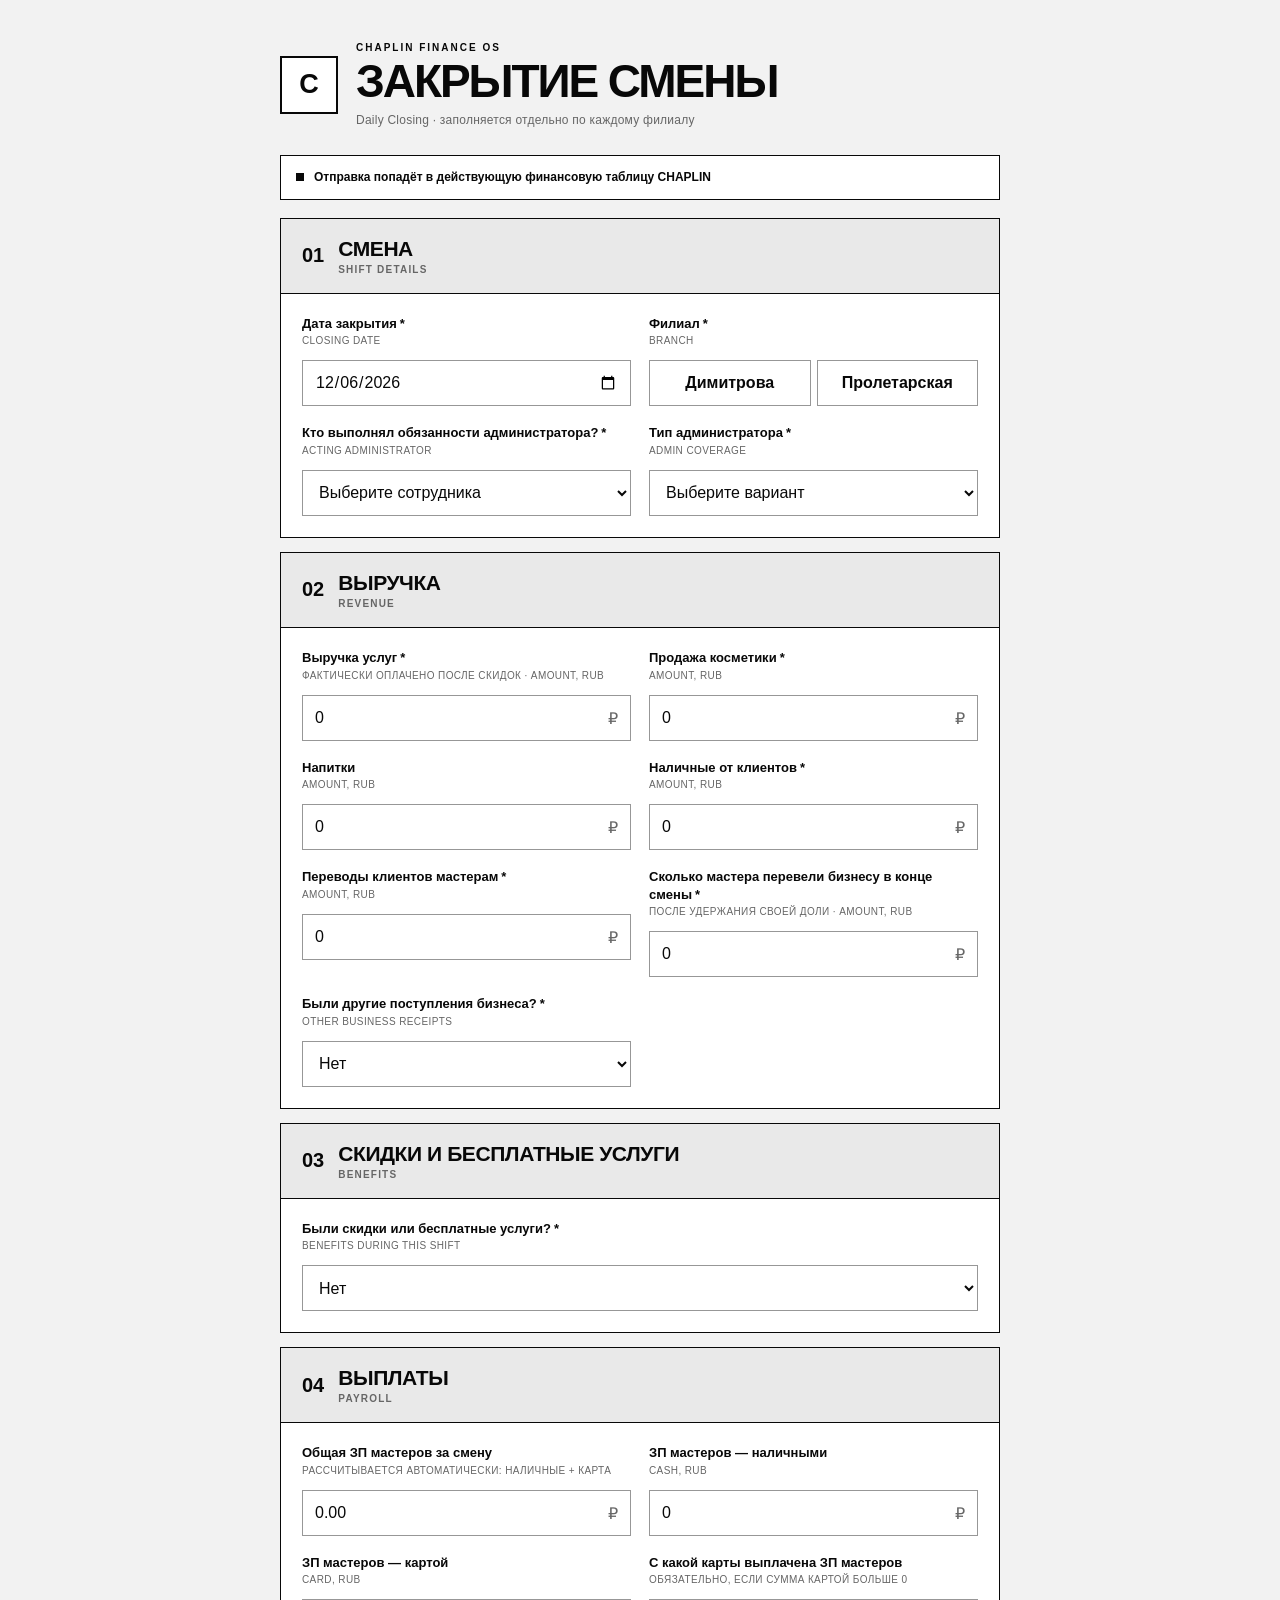
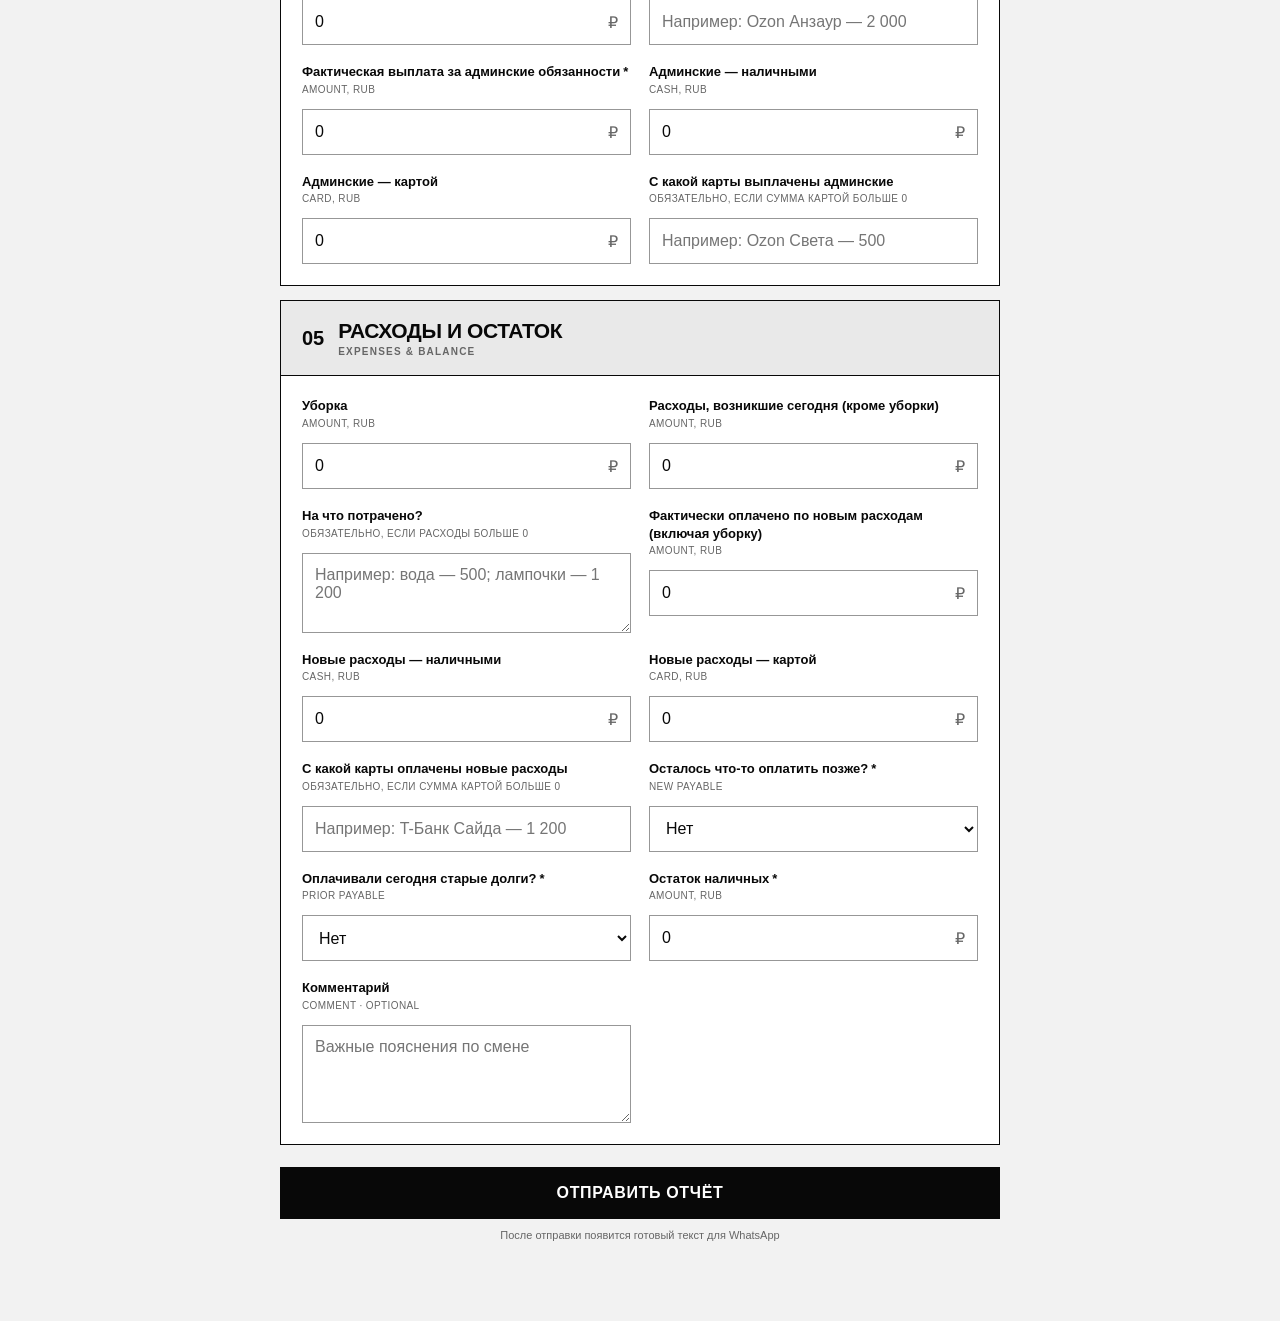
==== index.html @ 51378f69 "Обновить надежную версию формы" ====
<!doctype html>
<html lang="ru">
  <head>
    <meta charset="UTF-8" />
    <meta name="viewport" content="width=device-width, initial-scale=1" />
    <meta name="theme-color" content="#080808" />
    <meta name="description" content="CHAPLIN Finance OS — закрытие смены" />
    <title>CHAPLIN — Закрытие смены</title>
    <link rel="icon" href="favicon.svg" type="image/svg+xml" />
    <link rel="stylesheet" href="styles.css?v=2" />
  </head>
  <body>
    <main class="shell" id="form-screen">
      <header class="brand">
        <div class="monogram">C</div>
        <div>
          <p class="eyebrow">CHAPLIN FINANCE OS</p>
          <h1>Закрытие смены</h1>
          <p class="subtitle">Daily Closing · заполняется отдельно по каждому филиалу</p>
        </div>
      </header>

      <div class="notice">
        <span class="notice-dot"></span>
        Отправка попадёт в действующую финансовую таблицу CHAPLIN
      </div>

      <form id="closing-form">
        <section class="form-section">
          <div class="section-heading">
            <span>01</span>
            <div><h2>Смена</h2><p>Shift details</p></div>
          </div>
          <div class="field-grid">
            <label class="field">
              <span class="field-label">Дата закрытия<b>*</b></span>
              <span class="field-english">Closing date</span>
              <input id="closing-date" type="date" required />
            </label>

            <div class="field">
              <span class="field-label">Филиал<b>*</b></span>
              <span class="field-english">Branch</span>
              <div class="segmented" id="branch-options">
                <button type="button" data-value="Димитрова">Димитрова</button>
                <button type="button" data-value="Пролетарская">Пролетарская</button>
              </div>
              <input id="branch" class="hidden-required" required tabindex="-1" />
            </div>

            <label class="field">
              <span class="field-label">Кто выполнял обязанности администратора?<b>*</b></span>
              <span class="field-english">Acting administrator</span>
              <select id="administrator" required>
                <option value="">Выберите сотрудника</option>
                <option>Александр</option>
                <option>Бэлла</option>
                <option>Валерия</option>
                <option>Вероника</option>
                <option>Виталий</option>
                <option>Денис</option>
                <option>Дмитрий</option>
                <option>Мартин</option>
                <option>Олег</option>
                <option>Ольга</option>
                <option>Полина</option>
                <option>Светлана</option>
                <option>Другой</option>
              </select>
              <input id="other-administrator" class="follow-up-input is-hidden" type="text" placeholder="Укажите имя сотрудника" />
            </label>

            <label class="field">
              <span class="field-label">Тип администратора<b>*</b></span>
              <span class="field-english">Admin coverage</span>
              <select id="admin-type" required>
                <option value="">Выберите вариант</option>
                <option>Штатный администратор</option>
                <option>Барбер на подмене</option>
              </select>
            </label>
          </div>
        </section>

        <section class="form-section">
          <div class="section-heading">
            <span>02</span>
            <div><h2>Выручка</h2><p>Revenue</p></div>
          </div>
          <div class="field-grid">
            <label class="field amount-field"><span class="field-label">Выручка услуг<b>*</b></span><span class="field-english">Фактически оплачено после скидок · Amount, RUB</span><span class="amount-wrap"><input id="services" type="number" min="0" step="0.01" value="0" required /><i>₽</i></span></label>
            <label class="field amount-field"><span class="field-label">Продажа косметики<b>*</b></span><span class="field-english">Amount, RUB</span><span class="amount-wrap"><input id="retail" type="number" min="0" step="0.01" value="0" required /><i>₽</i></span></label>
            <label class="field amount-field"><span class="field-label">Напитки</span><span class="field-english">Amount, RUB</span><span class="amount-wrap"><input id="beverages" type="number" min="0" step="0.01" value="0" /><i>₽</i></span></label>
            <input id="tips" type="hidden" value="0" />
            <label class="field amount-field"><span class="field-label">Наличные от клиентов<b>*</b></span><span class="field-english">Amount, RUB</span><span class="amount-wrap"><input id="cash" type="number" min="0" step="0.01" value="0" required /><i>₽</i></span></label>
            <label class="field amount-field"><span class="field-label">Переводы клиентов мастерам<b>*</b></span><span class="field-english">Amount, RUB</span><span class="amount-wrap"><input id="client-transfers" type="number" min="0" step="0.01" value="0" required /><i>₽</i></span></label>
            <label class="field amount-field"><span class="field-label">Сколько мастера перевели бизнесу в конце смены<b>*</b></span><span class="field-english">После удержания своей доли · Amount, RUB</span><span class="amount-wrap"><input id="total-transferred" type="number" min="0" step="0.01" value="0" required /><i>₽</i></span></label>

            <div class="field is-hidden" id="business-cards-field">
              <span class="field-label">На какие карты бизнеса перевели?<b>*</b></span>
              <span class="field-english">Collection accounts</span>
              <div class="chips" id="cards">
                <button class="chip" type="button" data-value="Ozon Света"><span>+</span>Ozon Света</button>
                <button class="chip" type="button" data-value="Ozon Тамара"><span>+</span>Ozon Тамара</button>
                <button class="chip" type="button" data-value="T-Банк Сайда"><span>+</span>T-Банк Сайда</button>
                <button class="chip" type="button" data-value="Ozon Вероника"><span>+</span>Ozon Вероника</button>
                <button class="chip" type="button" data-value="Ozon Анзаур"><span>+</span>Ozon Анзаур</button>
                <button class="chip" type="button" data-value="Другая карта / Other account"><span>+</span>Другая карта / Other account</button>
              </div>
              <p id="cards-hint" class="field-hint is-hidden">Выберите минимум одну карту</p>
            </div>

            <label class="field is-hidden" id="card-split-field">
              <span class="field-label">Разбивка: карта — сумма — назначение<b>*</b></span>
              <span class="field-english">Card split &amp; purpose</span>
              <input id="card-split" type="text" placeholder="Например: Ozon Света — 8 500 — свет" />
            </label>
            <input id="tips-transfer" type="hidden" value="0" />
            <label class="field">
              <span class="field-label">Были другие поступления бизнеса?<b>*</b></span>
              <span class="field-english">Other business receipts</span>
              <select id="other-receipts-answer" required><option>Нет</option><option>Да</option></select>
            </label>
            <label class="field amount-field is-hidden" id="other-receipts-field"><span class="field-label">Сумма других поступлений<b>*</b></span><span class="field-english">Amount, RUB</span><span class="amount-wrap"><input id="other-receipts" type="number" min="0.01" step="0.01" value="0" /><i>₽</i></span></label>
          </div>
        </section>

        <section class="form-section">
          <div class="section-heading">
            <span>03</span>
            <div><h2>Скидки и бесплатные услуги</h2><p>Benefits</p></div>
          </div>
          <div class="field-grid">
            <label class="field full-width">
              <span class="field-label">Были скидки или бесплатные услуги?<b>*</b></span>
              <span class="field-english">Benefits during this shift</span>
              <select id="benefits-answer" required>
                <option>Нет</option>
                <option>Да</option>
              </select>
            </label>

            <div id="benefits-panel" class="benefits-panel is-hidden">
              <div class="notice benefit-rule">
                Выручка услуг выше указывается по фактической оплате. Скидка 40% считается автоматически, бесплатный визит — 0 ₽.
              </div>
              <div id="benefits-list" class="benefits-list"></div>
              <button id="add-benefit" class="secondary-button add-benefit-button" type="button">Добавить ещё клиента</button>
            </div>
          </div>
        </section>

        <section class="form-section">
          <div class="section-heading">
            <span>04</span>
            <div><h2>Выплаты</h2><p>Payroll</p></div>
          </div>
          <div class="field-grid">
            <label class="field amount-field"><span class="field-label">Общая ЗП мастеров за смену</span><span class="field-english">Рассчитывается автоматически: наличные + карта</span><span class="amount-wrap"><input id="barber-payroll" type="number" min="0" step="0.01" value="0" readonly /><i>₽</i></span></label>
            <label class="field amount-field"><span class="field-label">ЗП мастеров — наличными</span><span class="field-english">Cash, RUB</span><span class="amount-wrap"><input id="barber-payroll-cash" type="number" min="0" step="0.01" value="0" /><i>₽</i></span></label>
            <label class="field amount-field"><span class="field-label">ЗП мастеров — картой</span><span class="field-english">Card, RUB</span><span class="amount-wrap"><input id="barber-payroll-card" type="number" min="0" step="0.01" value="0" /><i>₽</i></span></label>
            <label class="field"><span class="field-label">С какой карты выплачена ЗП мастеров<b id="barber-payroll-card-details-required" class="is-hidden">*</b></span><span class="field-english">Обязательно, если сумма картой больше 0</span><input id="barber-payroll-card-details" type="text" placeholder="Например: Ozon Анзаур — 2 000" /></label>

            <label class="field amount-field"><span class="field-label">Фактическая выплата за админские обязанности<b>*</b></span><span class="field-english">Amount, RUB</span><span class="amount-wrap"><input id="admin-payment" type="number" min="0" step="0.01" value="0" required /><i>₽</i></span></label>
            <label class="field amount-field"><span class="field-label">Админские — наличными</span><span class="field-english">Cash, RUB</span><span class="amount-wrap"><input id="admin-payment-cash" type="number" min="0" step="0.01" value="0" /><i>₽</i></span></label>
            <label class="field amount-field"><span class="field-label">Админские — картой</span><span class="field-english">Card, RUB</span><span class="amount-wrap"><input id="admin-payment-card" type="number" min="0" step="0.01" value="0" /><i>₽</i></span></label>
            <label class="field"><span class="field-label">С какой карты выплачены админские<b id="admin-payment-card-details-required" class="is-hidden">*</b></span><span class="field-english">Обязательно, если сумма картой больше 0</span><input id="admin-payment-card-details" type="text" placeholder="Например: Ozon Света — 500" /></label>

            <label id="manager-field" class="field amount-field manager-source-field is-hidden"><span class="field-label">Доплата Светлане как управляющей<b>*</b></span><span class="field-english">Amount, RUB</span><span class="amount-wrap"><input id="manager-payment" type="number" min="0" step="0.01" value="0" /><i>₽</i></span></label>
            <label class="field amount-field manager-source-field is-hidden"><span class="field-label">Светлане — наличными</span><span class="field-english">Cash, RUB</span><span class="amount-wrap"><input id="manager-payment-cash" type="number" min="0" step="0.01" value="0" /><i>₽</i></span></label>
            <label class="field amount-field manager-source-field is-hidden"><span class="field-label">Светлане — картой</span><span class="field-english">Card, RUB</span><span class="amount-wrap"><input id="manager-payment-card" type="number" min="0" step="0.01" value="0" /><i>₽</i></span></label>
            <label class="field manager-source-field is-hidden"><span class="field-label">С какой карты выплачено Светлане<b id="manager-payment-card-details-required" class="is-hidden">*</b></span><span class="field-english">Обязательно, если сумма картой больше 0</span><input id="manager-payment-card-details" type="text" placeholder="Например: Ozon Анзаур — 1 500" /></label>
          </div>
        </section>

        <section class="form-section">
          <div class="section-heading">
            <span>05</span>
            <div><h2>Расходы и остаток</h2><p>Expenses &amp; balance</p></div>
          </div>
          <div class="field-grid">
            <label class="field amount-field"><span class="field-label">Уборка</span><span class="field-english">Amount, RUB</span><span class="amount-wrap"><input id="cleaning" type="number" min="0" step="0.01" value="0" /><i>₽</i></span></label>
            <label class="field amount-field"><span class="field-label">Расходы, возникшие сегодня (кроме уборки)</span><span class="field-english">Amount, RUB</span><span class="amount-wrap"><input id="expenses-incurred" type="number" min="0" step="0.01" value="0" /><i>₽</i></span></label>
            <label class="field">
              <span class="field-label">На что потрачено?<b id="expense-details-required" class="is-hidden">*</b></span>
              <span class="field-english">Обязательно, если расходы больше 0</span>
              <textarea id="expense-details" rows="3" placeholder="Например: вода — 500; лампочки — 1 200"></textarea>
            </label>
            <label class="field amount-field"><span class="field-label">Фактически оплачено по новым расходам (включая уборку)</span><span class="field-english">Amount, RUB</span><span class="amount-wrap"><input id="new-expenses-paid" type="number" min="0" step="0.01" value="0" /><i>₽</i></span></label>
            <label class="field amount-field"><span class="field-label">Новые расходы — наличными</span><span class="field-english">Cash, RUB</span><span class="amount-wrap"><input id="new-expenses-cash" type="number" min="0" step="0.01" value="0" /><i>₽</i></span></label>
            <label class="field amount-field"><span class="field-label">Новые расходы — картой</span><span class="field-english">Card, RUB</span><span class="amount-wrap"><input id="new-expenses-card" type="number" min="0" step="0.01" value="0" /><i>₽</i></span></label>
            <label class="field"><span class="field-label">С какой карты оплачены новые расходы<b id="new-expenses-card-details-required" class="is-hidden">*</b></span><span class="field-english">Обязательно, если сумма картой больше 0</span><input id="new-expenses-card-details" type="text" placeholder="Например: T-Банк Сайда — 1 200" /></label>
            <label class="field">
              <span class="field-label">Осталось что-то оплатить позже?<b>*</b></span>
              <span class="field-english">New payable</span>
              <select id="new-payable-answer" required><option>Нет</option><option>Да</option></select>
            </label>
            <label class="field amount-field new-payable-field is-hidden"><span class="field-label">Сумма к оплате позже<b>*</b></span><span class="field-english">Amount, RUB</span><span class="amount-wrap"><input id="new-payable" type="number" min="0.01" step="0.01" value="0" /><i>₽</i></span></label>
            <label class="field new-payable-field is-hidden">
              <span class="field-label">Кому и за что должны<b id="payable-details-required" class="is-hidden">*</b></span>
              <span class="field-english">Обязательно, если осталось оплатить позже</span>
              <textarea id="payable-details" rows="3"></textarea>
            </label>
            <label class="field">
              <span class="field-label">Оплачивали сегодня старые долги?<b>*</b></span>
              <span class="field-english">Prior payable</span>
              <select id="prior-payable-answer" required><option>Нет</option><option>Да</option></select>
            </label>
            <label class="field amount-field prior-payable-field is-hidden"><span class="field-label">Сумма оплаты старого долга<b>*</b></span><span class="field-english">Amount, RUB</span><span class="amount-wrap"><input id="prior-payable-paid" type="number" min="0.01" step="0.01" value="0" /><i>₽</i></span></label>
            <label class="field prior-payable-field is-hidden">
              <span class="field-label">Кому и за какой старый долг заплатили?<b id="prior-payable-details-required" class="is-hidden">*</b></span>
              <span class="field-english">Обязательно, если оплачено больше 0</span>
              <textarea id="prior-payable-details" rows="3"></textarea>
            </label>

            <label class="field prior-payable-field is-hidden">
              <span class="field-label">Источник оплаты старого долга<b>*</b></span>
              <span class="field-english">Payment source</span>
              <select id="prior-payable-source">
                <option>Не было</option>
                <option>Наличные</option>
                <option>Ozon Света</option>
                <option>Ozon Анзаур</option>
                <option>Ozon Тамара</option>
                <option>T-Банк Сайда</option>
                <option>Ozon Вероника</option>
                <option>Другая карта</option>
              </select>
            </label>
            <label class="field amount-field"><span class="field-label">Остаток наличных<b>*</b></span><span class="field-english">Amount, RUB</span><span class="amount-wrap"><input id="cash-balance" type="number" min="0" step="0.01" value="0" required /><i>₽</i></span></label>

            <label class="field">
              <span class="field-label">Комментарий</span>
              <span class="field-english">Comment · optional</span>
              <textarea id="comment" rows="4" placeholder="Важные пояснения по смене"></textarea>
            </label>
            <input id="email" type="hidden" value="" />
          </div>
        </section>

        <div id="error-message" class="error-message is-hidden">Отчёт не сохранился. Проверьте интернет и попробуйте ещё раз.</div>
        <button id="submit-button" class="primary-button submit-button" type="submit">Отправить отчёт</button>
        <p class="submit-note">После отправки появится готовый текст для WhatsApp</p>
      </form>
    </main>

    <main class="shell success-shell is-hidden" id="success-screen">
      <header class="brand compact">
        <div class="monogram">C</div>
        <div><p class="eyebrow">CHAPLIN FINANCE OS</p><h1>Отчёт отправлен</h1></div>
        <div class="success-mark" aria-label="Успешно">✓</div>
      </header>
      <section class="success-card">
        <div class="success-title"><span class="status-dot"></span>Данные проверены и отправлены</div>
        <p>Форма проверила обязательные поля и суммы. Ниже — готовый текст для группы WhatsApp.</p>
        <pre class="report-preview" id="report-preview"></pre>
        <button class="primary-button" id="copy-button" type="button">Скопировать отчёт</button>
        <button class="secondary-button" id="reset-button" type="button">Заполнить новый отчёт</button>
      </section>
    </main>

    <iframe id="google-form-target" name="google-form-target" title="Отправка формы"></iframe>
    <script src="app.js?v=18"></script>
  </body>
</html>
---- styles.css ----
:root {
  --ink: #080808;
  --muted: #666;
  --line: #cfcfcf;
  --paper: #f2f2f2;
  --card: #fff;
  --soft: #e9e9e9;
  --red: #9a1d1d;
}

* { box-sizing: border-box; }
html { background: var(--paper); color: var(--ink); }
body { margin: 0; min-height: 100vh; background: var(--paper); font-family: Arial, Helvetica, sans-serif; }
button, input, select, textarea { font: inherit; }
button { -webkit-tap-highlight-color: transparent; }
.is-hidden { display: none !important; }

.shell { width: min(100%, 760px); margin: 0 auto; padding: 42px 20px 80px; }
.brand { display: grid; grid-template-columns: 58px 1fr; gap: 18px; align-items: center; margin-bottom: 28px; }
.brand.compact { grid-template-columns: 58px 1fr auto; }
.monogram { display: grid; width: 58px; height: 58px; place-items: center; border: 2px solid var(--ink); background: var(--card); font-size: 27px; font-weight: 900; line-height: 1; }
.eyebrow { margin: 0 0 6px; color: var(--ink); font-size: 10px; font-weight: 900; letter-spacing: .2em; }
h1 { margin: 0; font-size: clamp(30px, 7vw, 46px); font-weight: 900; letter-spacing: -.045em; line-height: .98; text-transform: uppercase; }
.subtitle { margin: 9px 0 0; color: var(--muted); font-size: 12px; letter-spacing: .02em; }

.notice { display: flex; gap: 10px; align-items: center; margin-bottom: 18px; padding: 13px 15px; border: 1px solid var(--ink); background: var(--card); color: var(--ink); font-size: 12px; font-weight: 700; line-height: 1.4; }
.notice-dot, .status-dot { flex: 0 0 auto; width: 8px; height: 8px; background: var(--ink); }
.form-section, .success-card { margin-bottom: 14px; overflow: hidden; border: 1px solid var(--ink); background: var(--card); }
.section-heading { display: flex; gap: 14px; align-items: center; padding: 18px 21px; border-bottom: 1px solid var(--ink); background: var(--soft); }
.section-heading > span { color: var(--ink); font-size: 20px; font-weight: 900; }
.section-heading h2 { margin: 0; font-size: 21px; font-weight: 900; letter-spacing: -.02em; text-transform: uppercase; }
.section-heading p { margin: 3px 0 0; color: var(--muted); font-size: 10px; font-weight: 700; letter-spacing: .12em; text-transform: uppercase; }
.field-grid { display: grid; grid-template-columns: repeat(2, minmax(0, 1fr)); gap: 18px; padding: 21px; }
.field { display: flex; min-width: 0; flex-direction: column; }
.field-label { font-size: 13px; font-weight: 800; line-height: 1.35; }
.field-label b { margin-left: 3px; color: var(--ink); }
.field-english { min-height: 18px; margin: 3px 0 7px; color: var(--muted); font-size: 10px; letter-spacing: .04em; text-transform: uppercase; }

input, select, textarea { width: 100%; border: 1px solid #979797; border-radius: 0; outline: none; background: #fff; color: var(--ink); transition: border-color .12s, box-shadow .12s; }
input, select { height: 46px; padding: 0 12px; }
textarea { padding: 12px; resize: vertical; }
input:focus, select:focus, textarea:focus { border-color: var(--ink); box-shadow: 0 0 0 2px var(--ink); }
.follow-up-input { margin-top: 8px; }
.amount-wrap { position: relative; }
.amount-wrap input { padding-right: 38px; }
.amount-wrap i { position: absolute; top: 50%; right: 13px; color: var(--muted); font-style: normal; transform: translateY(-50%); }
.segmented { display: grid; grid-template-columns: repeat(2, minmax(0, 1fr)); gap: 6px; }
.segmented button, .chip { min-height: 46px; border: 1px solid #979797; border-radius: 0; background: #fff; color: var(--ink); cursor: pointer; font-weight: 700; }
.segmented button.selected, .chip.selected { border-color: var(--ink); background: var(--ink); color: #fff; }
.hidden-required { position: absolute; width: 1px; height: 1px; opacity: 0; pointer-events: none; }
.chips { display: flex; flex-wrap: wrap; gap: 6px; }
.chip { display: flex; gap: 7px; align-items: center; min-height: 38px; padding: 7px 10px; font-size: 12px; }
.chip span { color: currentColor; font-weight: 900; }
.field-hint { margin: 7px 0 0; color: var(--red); font-size: 11px; }

.full-width { grid-column: 1 / -1; }
.benefits-panel { grid-column: 1 / -1; }
.benefit-rule { margin-bottom: 0; }
.benefits-list { display: grid; gap: 12px; margin-top: 12px; }
.benefit-card { border: 1px solid var(--ink); background: var(--paper); }
.benefit-card-header { display: flex; align-items: center; justify-content: space-between; gap: 12px; padding: 13px 15px; border-bottom: 1px solid var(--ink); background: var(--soft); font-size: 13px; text-transform: uppercase; }
.benefit-remove { border: 0; background: transparent; color: var(--red); cursor: pointer; font-size: 11px; font-weight: 800; text-decoration: underline; text-transform: uppercase; }
.benefit-grid { display: grid; grid-template-columns: repeat(2, minmax(0, 1fr)); gap: 14px; padding: 16px; }
.benefit-limit-note { margin-top: 7px; color: var(--muted); font-size: 11px; line-height: 1.4; }
.add-benefit-button { margin-top: 12px; }

.primary-button, .secondary-button { width: 100%; min-height: 52px; border-radius: 0; font-weight: 900; letter-spacing: .04em; text-transform: uppercase; cursor: pointer; }
.primary-button { border: 1px solid var(--ink); background: var(--ink); color: #fff; }
.primary-button:disabled { cursor: wait; opacity: .55; }
.secondary-button { margin-top: 8px; border: 1px solid var(--ink); background: #fff; color: var(--ink); }
.submit-button { margin-top: 8px; }
.submit-note { margin: 10px 0 0; color: var(--muted); font-size: 11px; text-align: center; }
.error-message { margin: 12px 0; padding: 13px 15px; border: 1px solid var(--red); background: #fff; color: var(--red); font-size: 13px; }

.success-shell { min-height: 100vh; display: flex; flex-direction: column; justify-content: center; }
.success-mark { display: grid; width: 42px; height: 42px; place-items: center; border: 1px solid var(--ink); background: var(--ink); color: #fff; font-size: 22px; }
.success-card { padding: 23px; }
.success-title { display: flex; gap: 10px; align-items: center; color: var(--ink); font-weight: 900; text-transform: uppercase; }
.success-card > p { margin: 8px 0 18px; color: var(--muted); font-size: 12px; }
.report-preview { max-height: 55vh; margin: 0 0 16px; padding: 16px; overflow: auto; border: 1px solid var(--ink); background: var(--paper); white-space: pre-wrap; word-break: break-word; color: var(--ink); font-family: ui-monospace, SFMono-Regular, Menlo, monospace; font-size: 12px; line-height: 1.65; }
#google-form-target { position: fixed; width: 1px; height: 1px; border: 0; opacity: 0; pointer-events: none; }

@media (max-width: 620px) {
  .shell { padding: 26px 13px 60px; }
  .brand { grid-template-columns: 48px 1fr; gap: 13px; }
  .brand.compact { grid-template-columns: 48px 1fr auto; }
  .monogram { width: 48px; height: 48px; font-size: 23px; }
  h1 { font-size: 30px; }
  .field-grid { grid-template-columns: 1fr; padding: 17px; }
  .section-heading { padding: 16px 17px; }
  .section-heading h2 { font-size: 20px; }
  .success-card { padding: 17px; }
  .benefit-grid { grid-template-columns: 1fr; padding: 14px; }
}
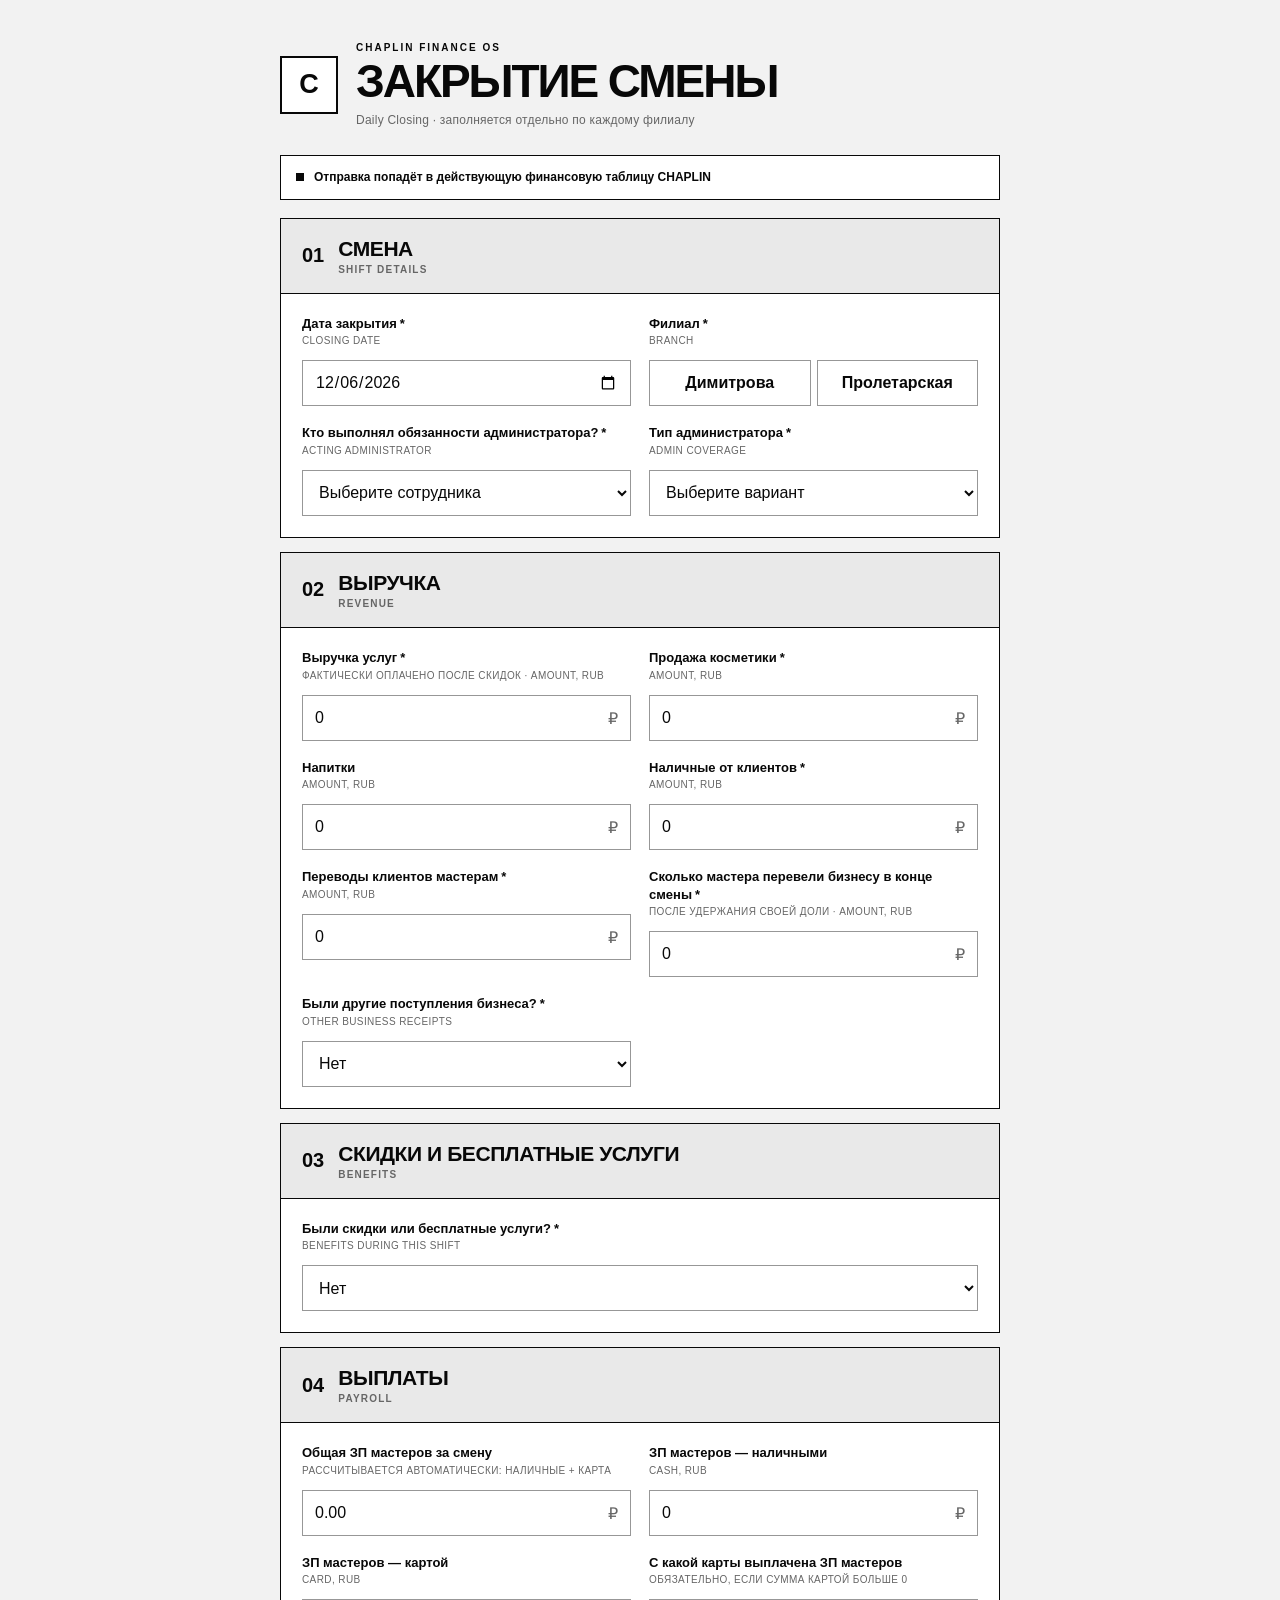
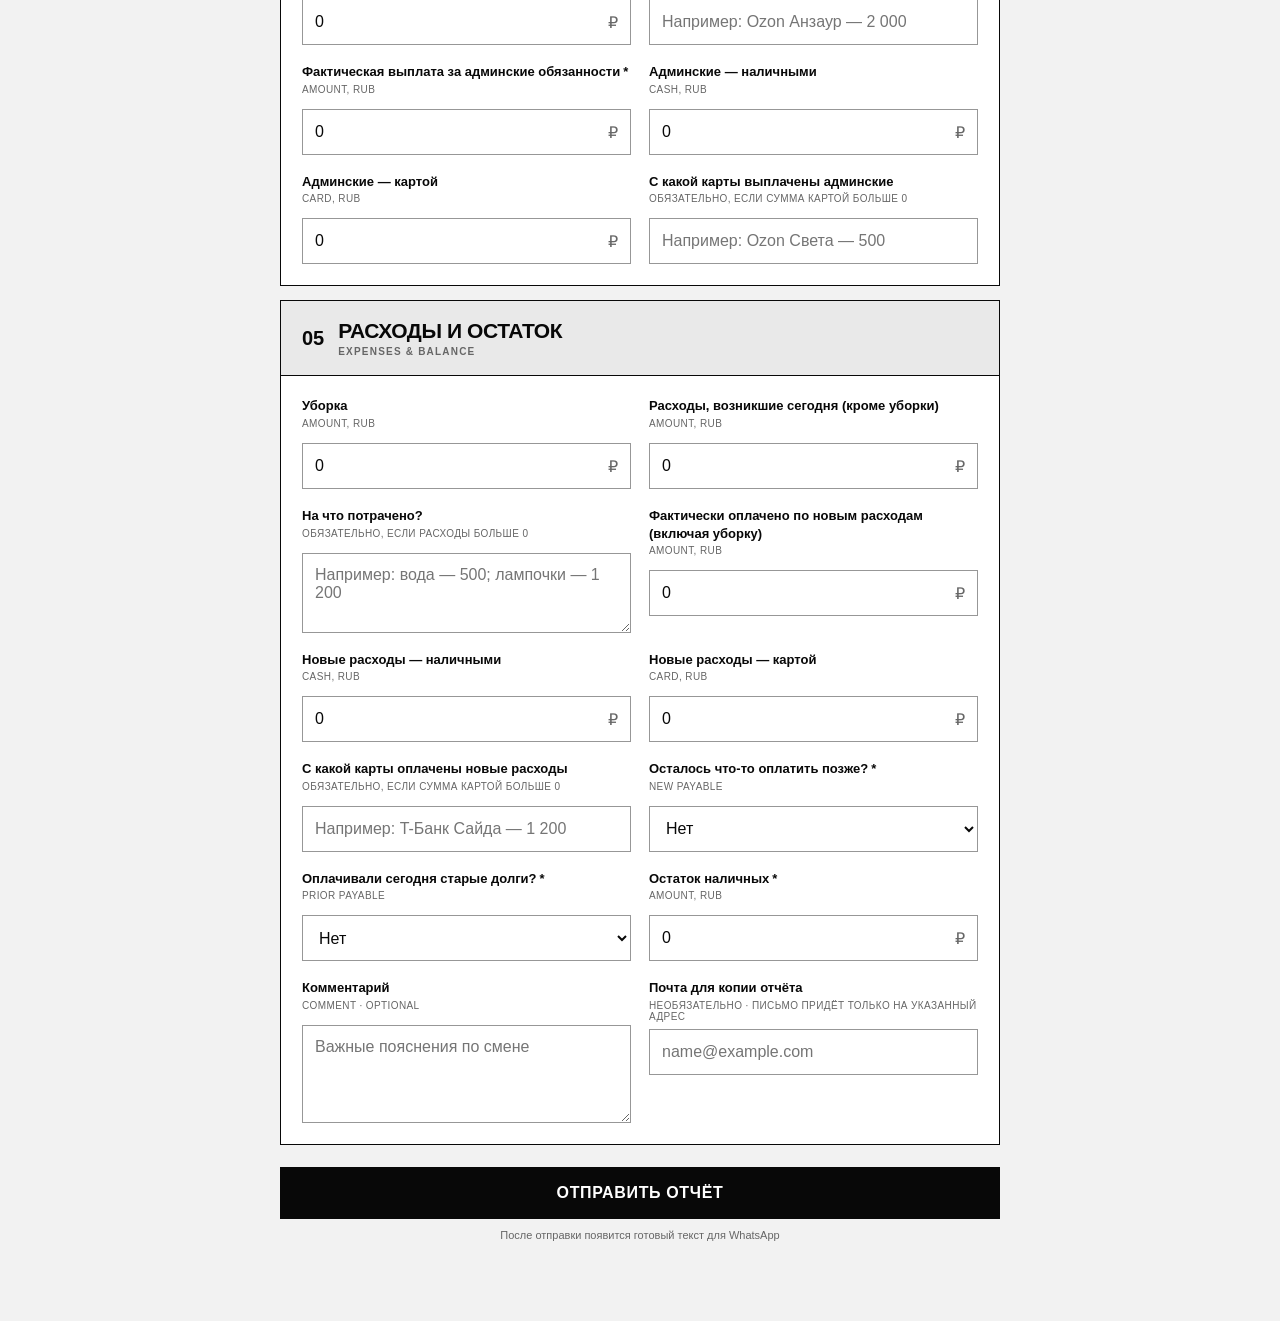
==== commit 2330cb61: "Add optional report copy email field" ====
--- a/index.html
+++ b/index.html
@@ -234,7 +234,11 @@
               <span class="field-english">Comment · optional</span>
               <textarea id="comment" rows="4" placeholder="Важные пояснения по смене"></textarea>
             </label>
-            <input id="email" type="hidden" value="" />
+            <label class="field">
+              <span class="field-label">Почта для копии отчёта</span>
+              <span class="field-english">Необязательно · письмо придёт только на указанный адрес</span>
+              <input id="email" type="email" autocomplete="email" placeholder="name@example.com" />
+            </label>
           </div>
         </section>
 
@@ -260,7 +264,7 @@
     </main>
 
     <iframe id="google-form-target" name="google-form-target" title="Отправка формы"></iframe>
-    <script src="app.js?v=18"></script>
+    <script src="app.js?v=19"></script>
   </body>
 </html>
 
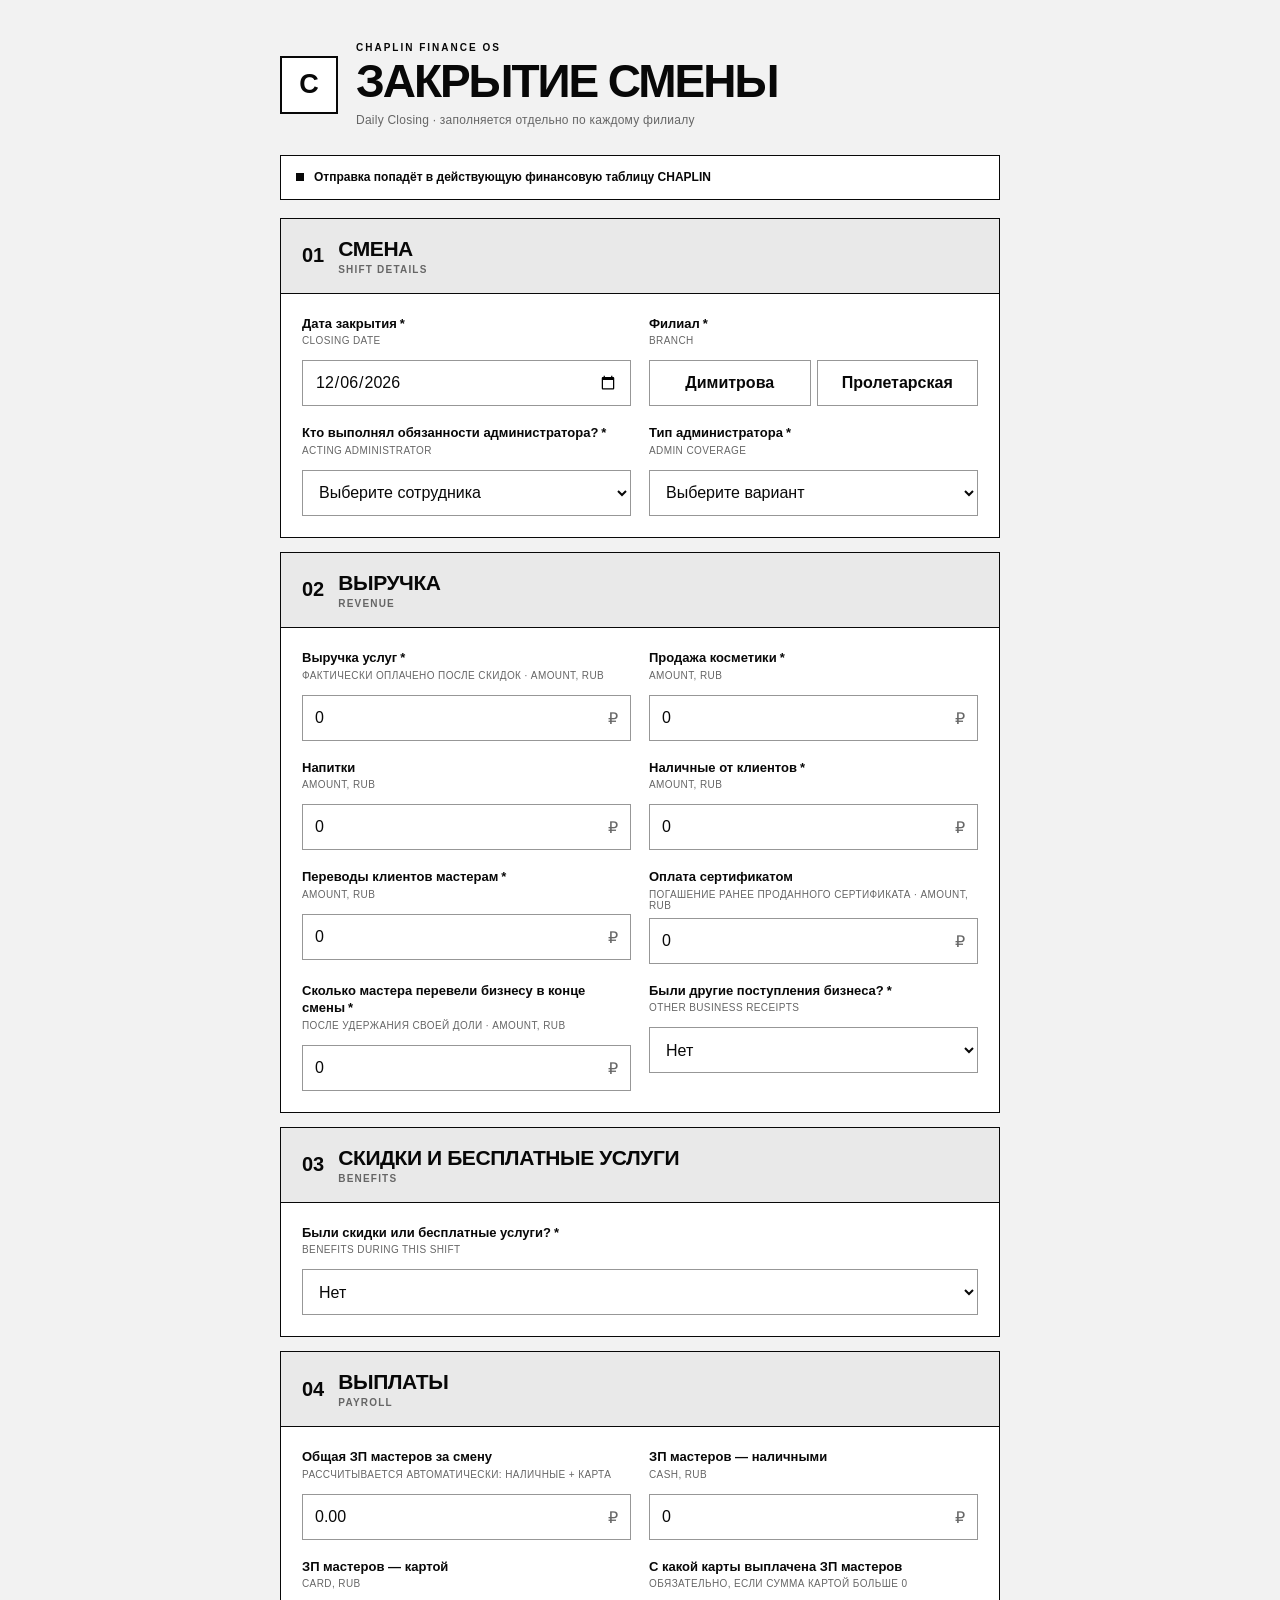
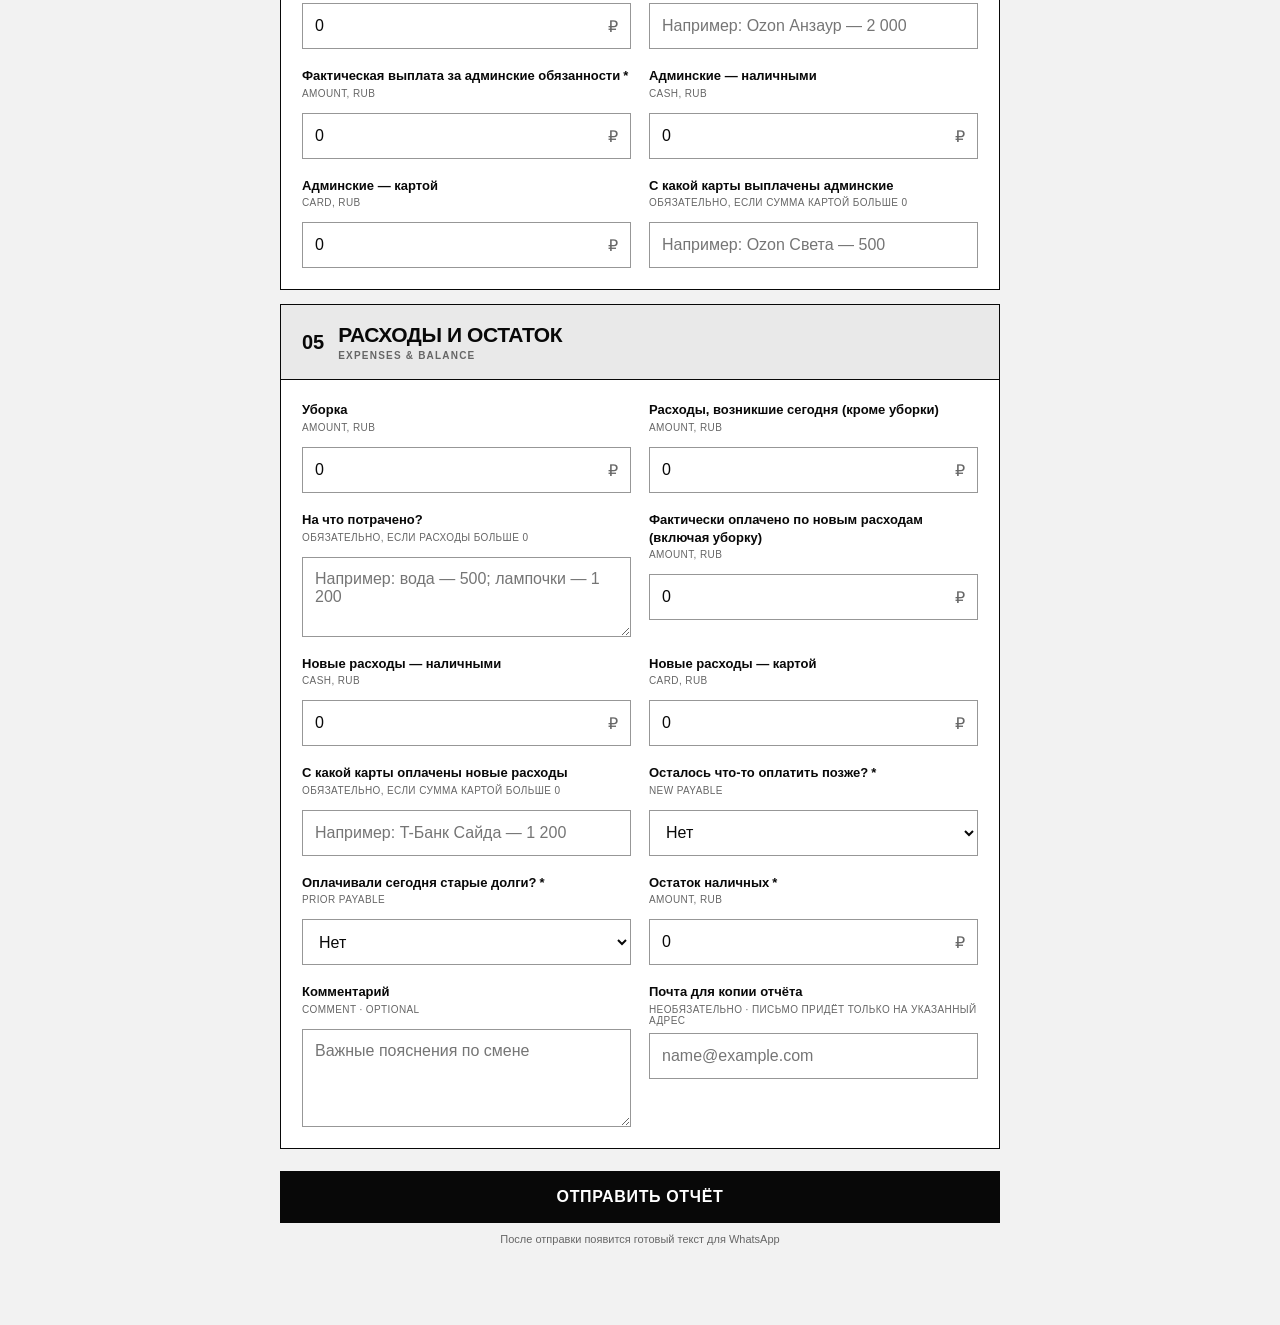
==== commit 7259b7fd: "Add certificate field" ====
--- a/index.html
+++ b/index.html
@@ -94,6 +94,7 @@
             <input id="tips" type="hidden" value="0" />
             <label class="field amount-field"><span class="field-label">Наличные от клиентов<b>*</b></span><span class="field-english">Amount, RUB</span><span class="amount-wrap"><input id="cash" type="number" min="0" step="0.01" value="0" required /><i>₽</i></span></label>
             <label class="field amount-field"><span class="field-label">Переводы клиентов мастерам<b>*</b></span><span class="field-english">Amount, RUB</span><span class="amount-wrap"><input id="client-transfers" type="number" min="0" step="0.01" value="0" required /><i>₽</i></span></label>
+            <label class="field amount-field"><span class="field-label">Оплата сертификатом</span><span class="field-english">Погашение ранее проданного сертификата · Amount, RUB</span><span class="amount-wrap"><input id="certificate-payment" type="number" min="0" step="0.01" value="0" /><i>₽</i></span></label>
             <label class="field amount-field"><span class="field-label">Сколько мастера перевели бизнесу в конце смены<b>*</b></span><span class="field-english">После удержания своей доли · Amount, RUB</span><span class="amount-wrap"><input id="total-transferred" type="number" min="0" step="0.01" value="0" required /><i>₽</i></span></label>
 
             <div class="field is-hidden" id="business-cards-field">
@@ -264,7 +265,7 @@
     </main>
 
     <iframe id="google-form-target" name="google-form-target" title="Отправка формы"></iframe>
-    <script src="app.js?v=19"></script>
+    <script src="app.js?v=20"></script>
   </body>
 </html>
 
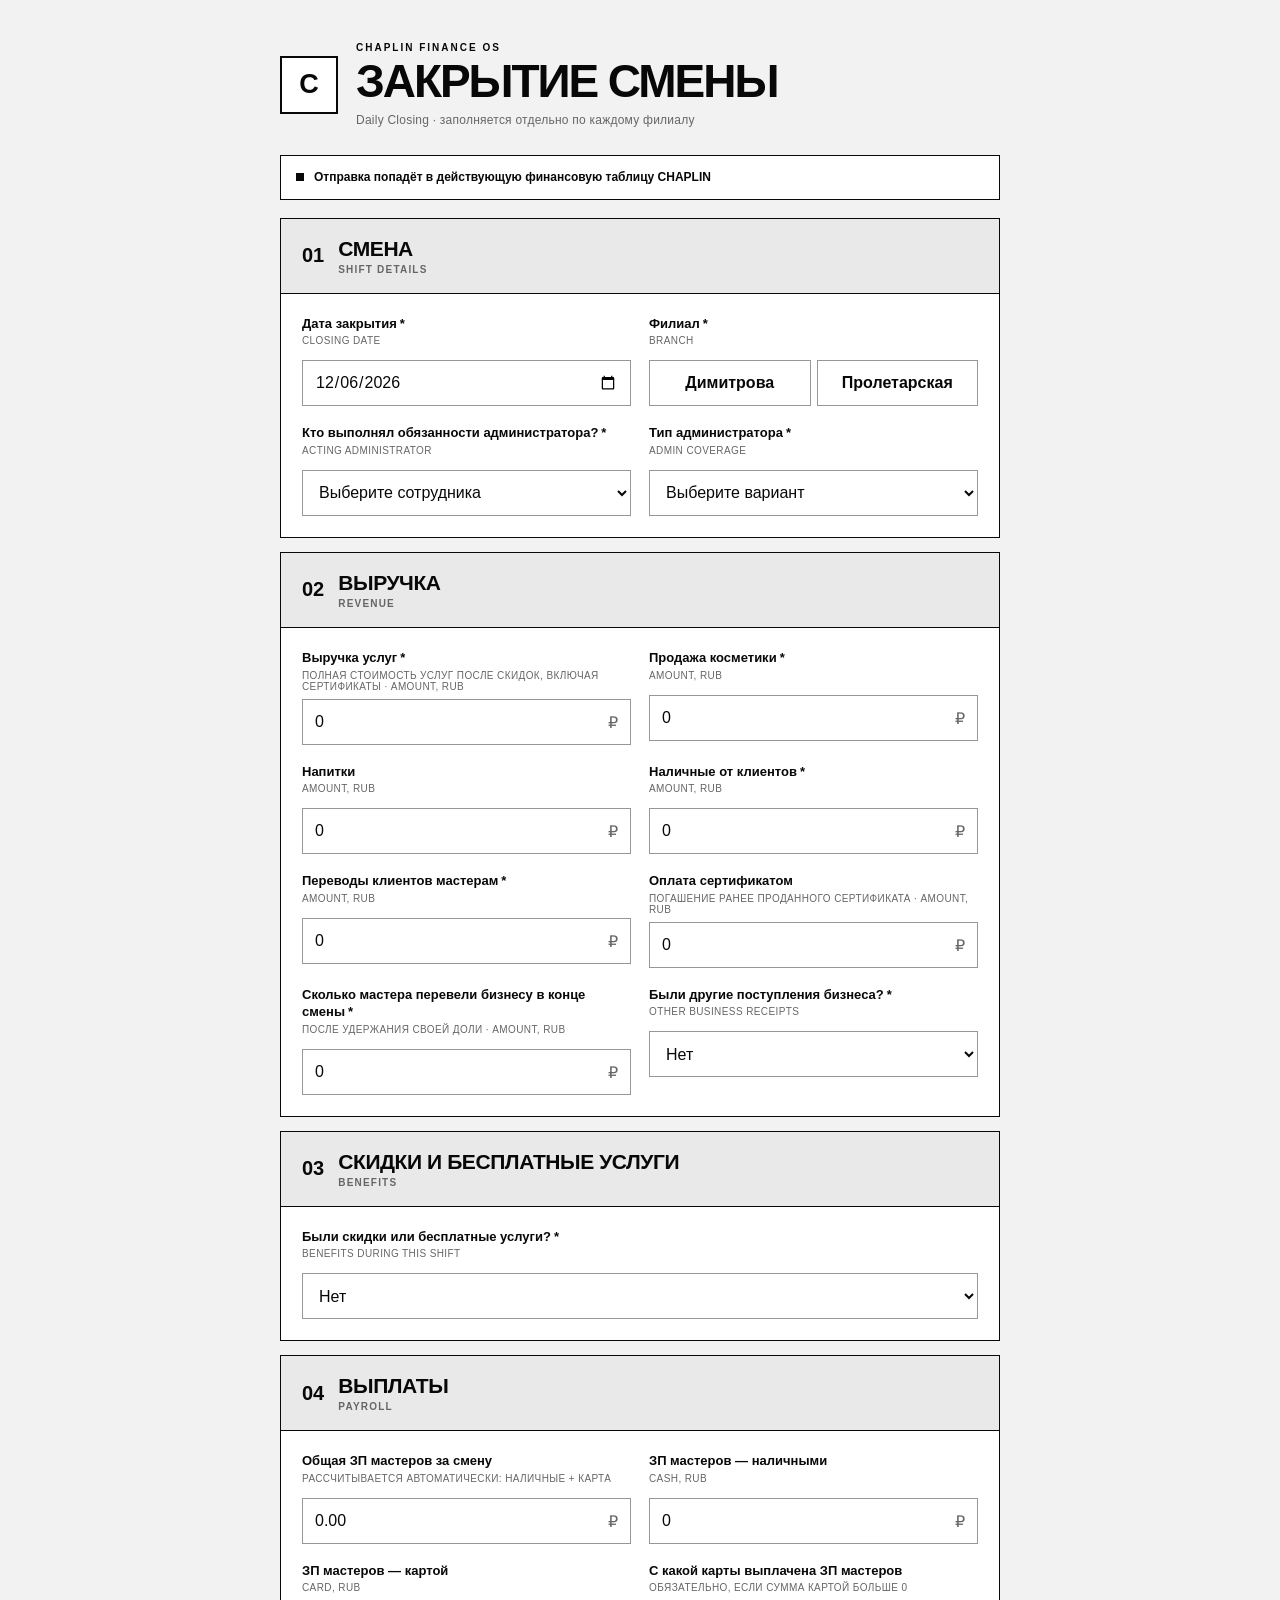
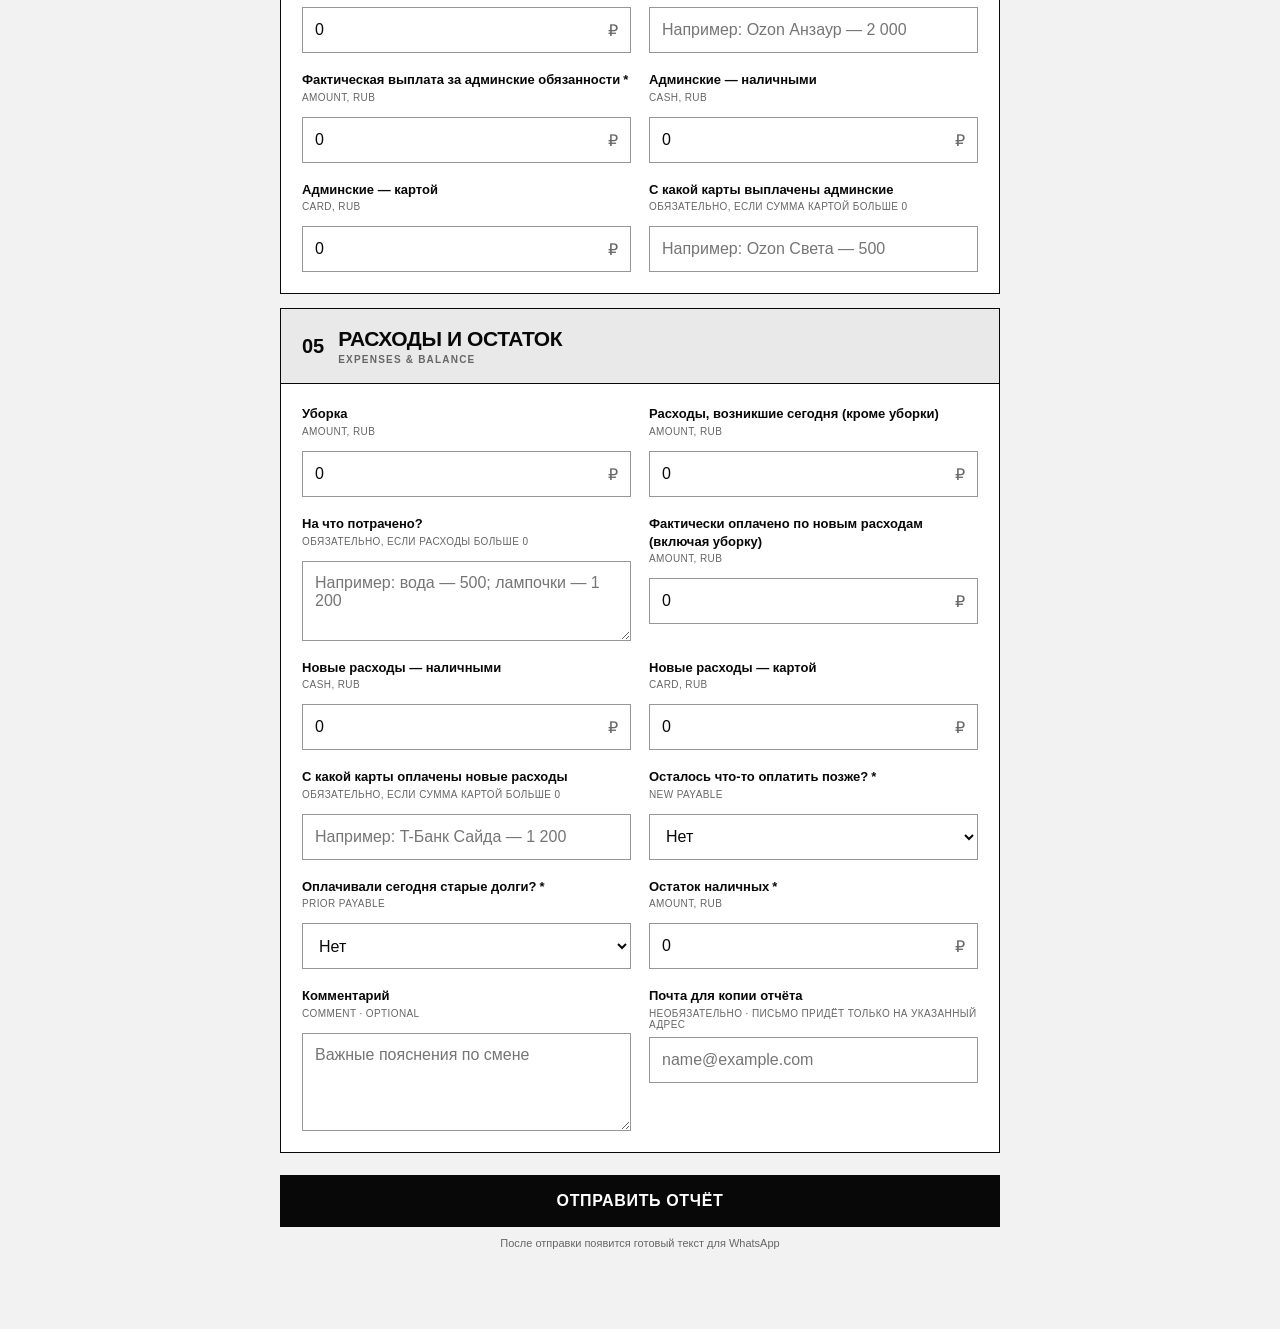
==== commit bad3c63f: "Clarify certificate accounting" ====
--- a/index.html
+++ b/index.html
@@ -88,7 +88,7 @@
             <div><h2>Выручка</h2><p>Revenue</p></div>
           </div>
           <div class="field-grid">
-            <label class="field amount-field"><span class="field-label">Выручка услуг<b>*</b></span><span class="field-english">Фактически оплачено после скидок · Amount, RUB</span><span class="amount-wrap"><input id="services" type="number" min="0" step="0.01" value="0" required /><i>₽</i></span></label>
+            <label class="field amount-field"><span class="field-label">Выручка услуг<b>*</b></span><span class="field-english">Полная стоимость услуг после скидок, включая сертификаты · Amount, RUB</span><span class="amount-wrap"><input id="services" type="number" min="0" step="0.01" value="0" required /><i>₽</i></span></label>
             <label class="field amount-field"><span class="field-label">Продажа косметики<b>*</b></span><span class="field-english">Amount, RUB</span><span class="amount-wrap"><input id="retail" type="number" min="0" step="0.01" value="0" required /><i>₽</i></span></label>
             <label class="field amount-field"><span class="field-label">Напитки</span><span class="field-english">Amount, RUB</span><span class="amount-wrap"><input id="beverages" type="number" min="0" step="0.01" value="0" /><i>₽</i></span></label>
             <input id="tips" type="hidden" value="0" />
@@ -143,7 +143,7 @@
 
             <div id="benefits-panel" class="benefits-panel is-hidden">
               <div class="notice benefit-rule">
-                Выручка услуг выше указывается по фактической оплате. Скидка 40% считается автоматически, бесплатный визит — 0 ₽.
+                Выручка услуг указывается по полной стоимости после скидок, включая часть, оплаченную сертификатом. Скидка 40% считается автоматически, бесплатный визит — 0 ₽.
               </div>
               <div id="benefits-list" class="benefits-list"></div>
               <button id="add-benefit" class="secondary-button add-benefit-button" type="button">Добавить ещё клиента</button>
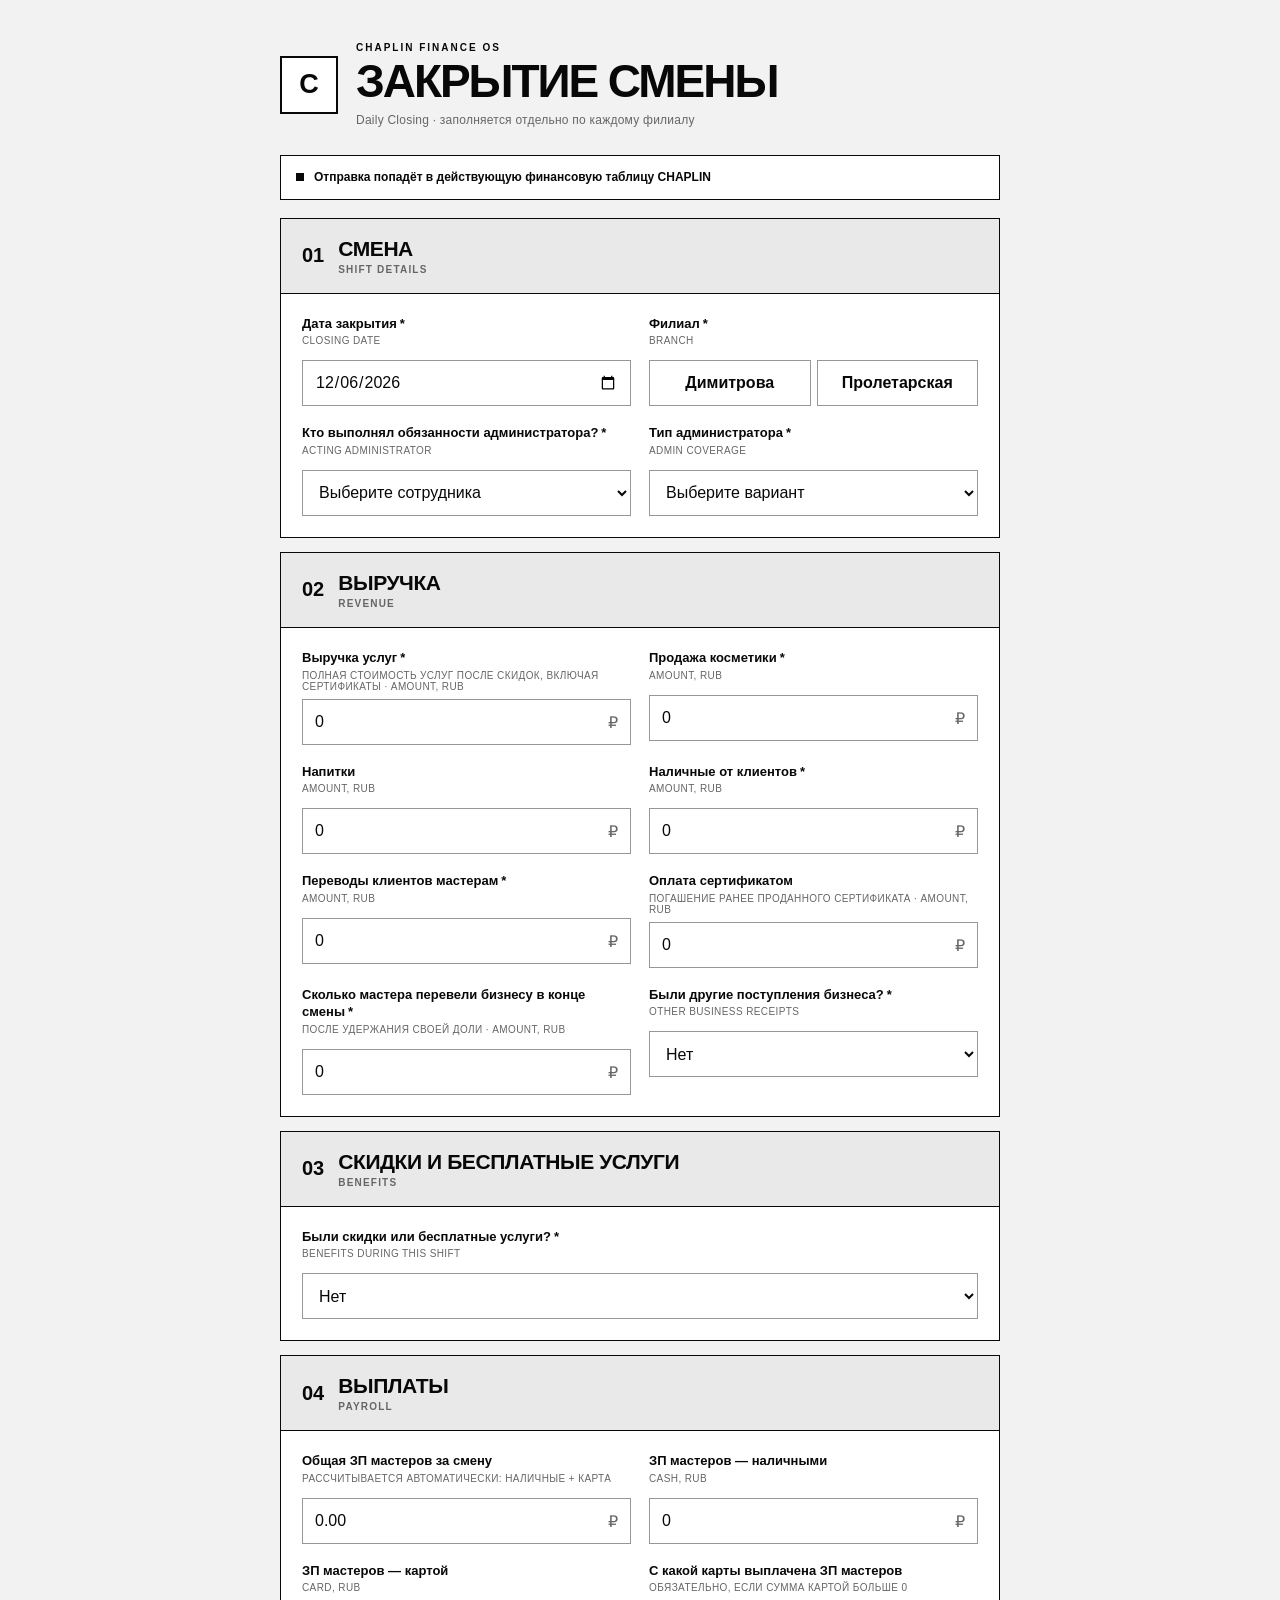
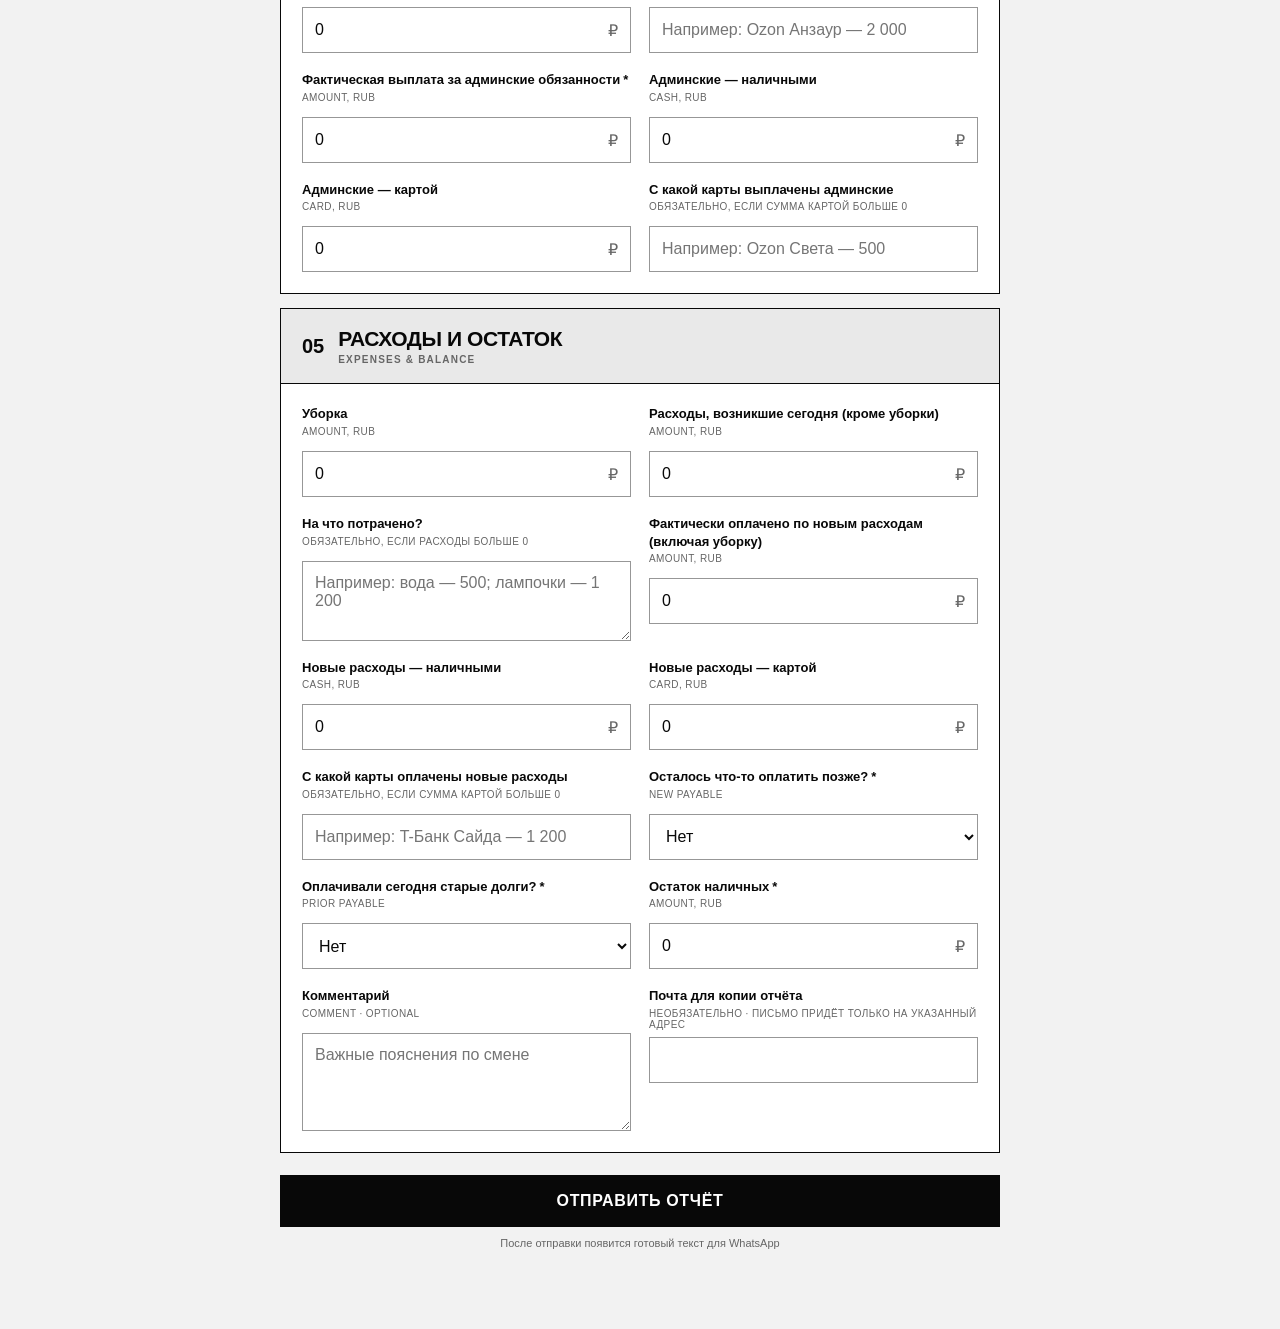
==== commit 36593a9c: "Remove email placeholder" ====
--- a/index.html
+++ b/index.html
@@ -143,7 +143,7 @@
 
             <div id="benefits-panel" class="benefits-panel is-hidden">
               <div class="notice benefit-rule">
-                Выручка услуг указывается по полной стоимости после скидок, включая часть, оплаченную сертификатом. Скидка 40% считается автоматически, бесплатный визит — 0 ₽.
+                Выручка услуг указывается по полной стоимости после скидок, включая часть, оплаченную сертификатом. Процент скидки администратор указывает вручную, сумма оплаты рассчитывается автоматически; бесплатный визит — 0 ₽.
               </div>
               <div id="benefits-list" class="benefits-list"></div>
               <button id="add-benefit" class="secondary-button add-benefit-button" type="button">Добавить ещё клиента</button>
@@ -238,7 +238,7 @@
             <label class="field">
               <span class="field-label">Почта для копии отчёта</span>
               <span class="field-english">Необязательно · письмо придёт только на указанный адрес</span>
-              <input id="email" type="email" autocomplete="email" placeholder="name@example.com" />
+              <input id="email" type="email" autocomplete="email" />
             </label>
           </div>
         </section>
@@ -265,7 +265,7 @@
     </main>
 
     <iframe id="google-form-target" name="google-form-target" title="Отправка формы"></iframe>
-    <script src="app.js?v=20"></script>
+    <script src="app.js?v=21"></script>
   </body>
 </html>
 
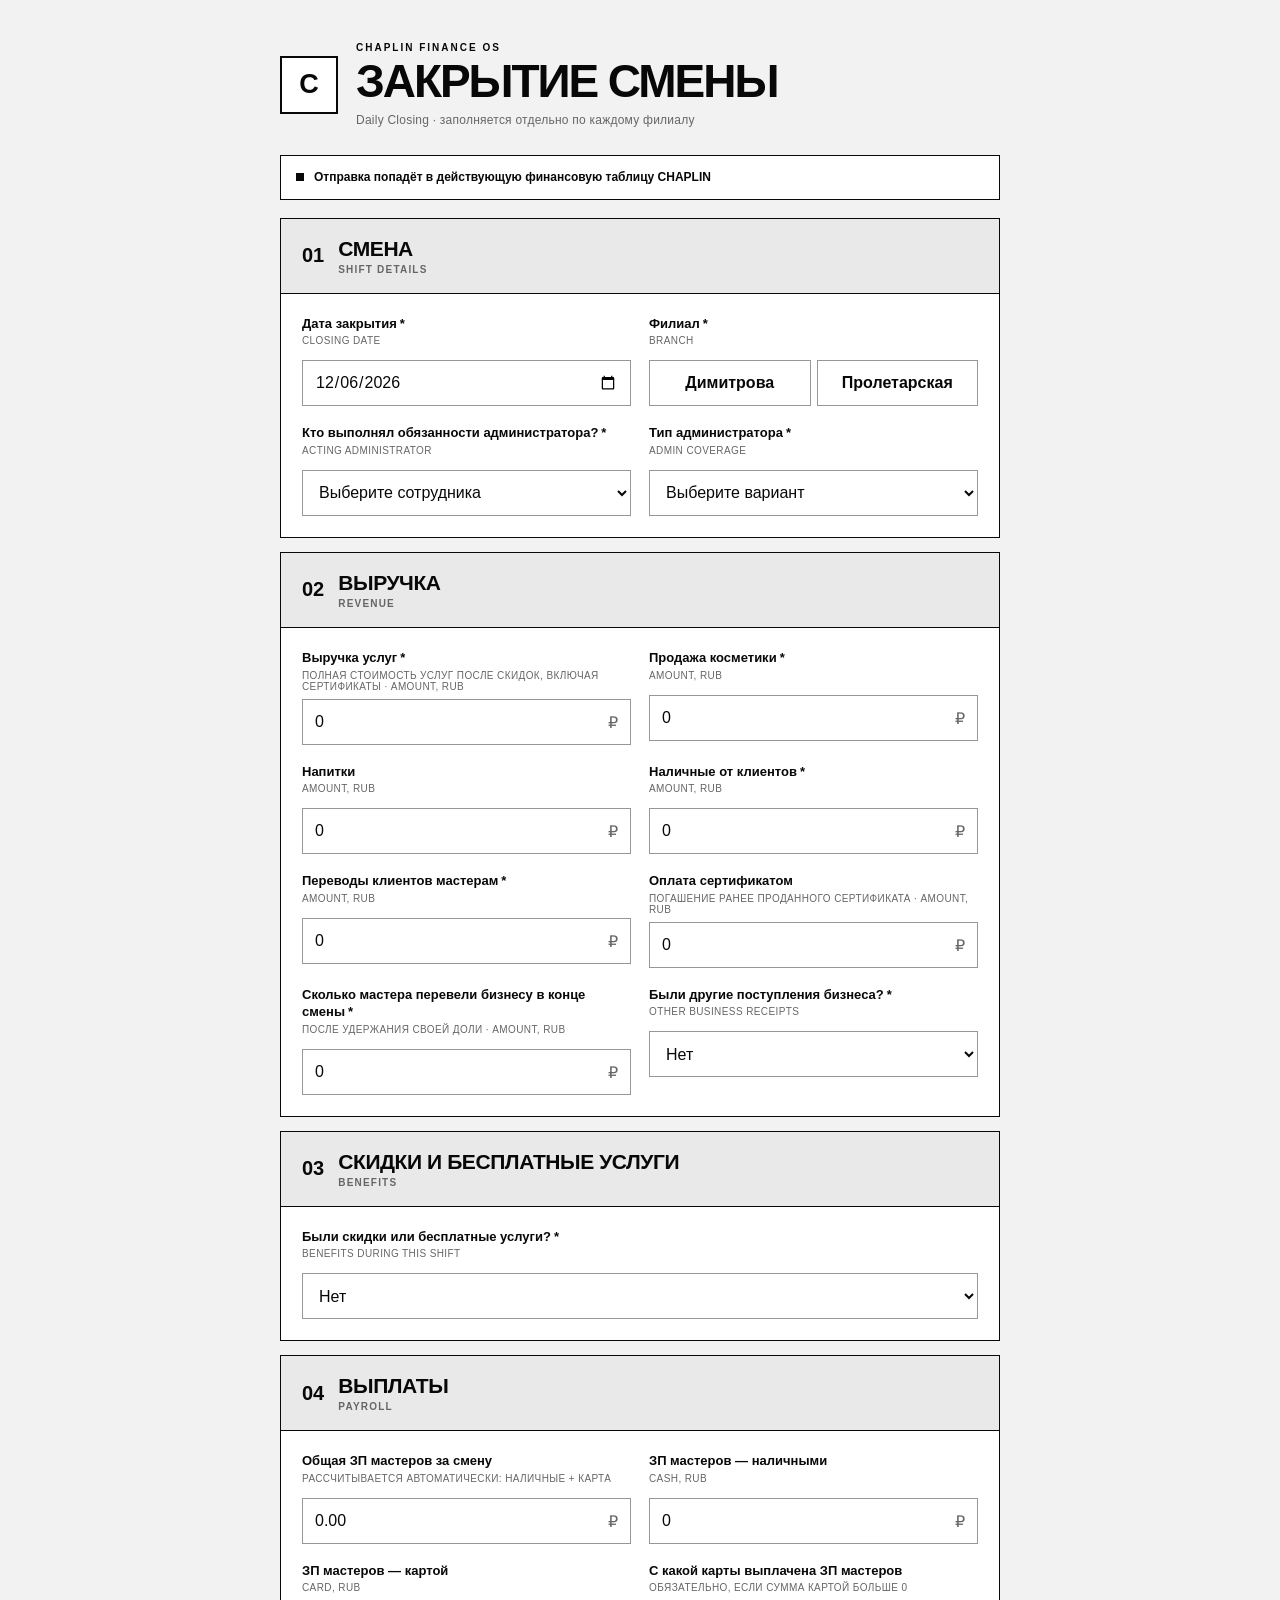
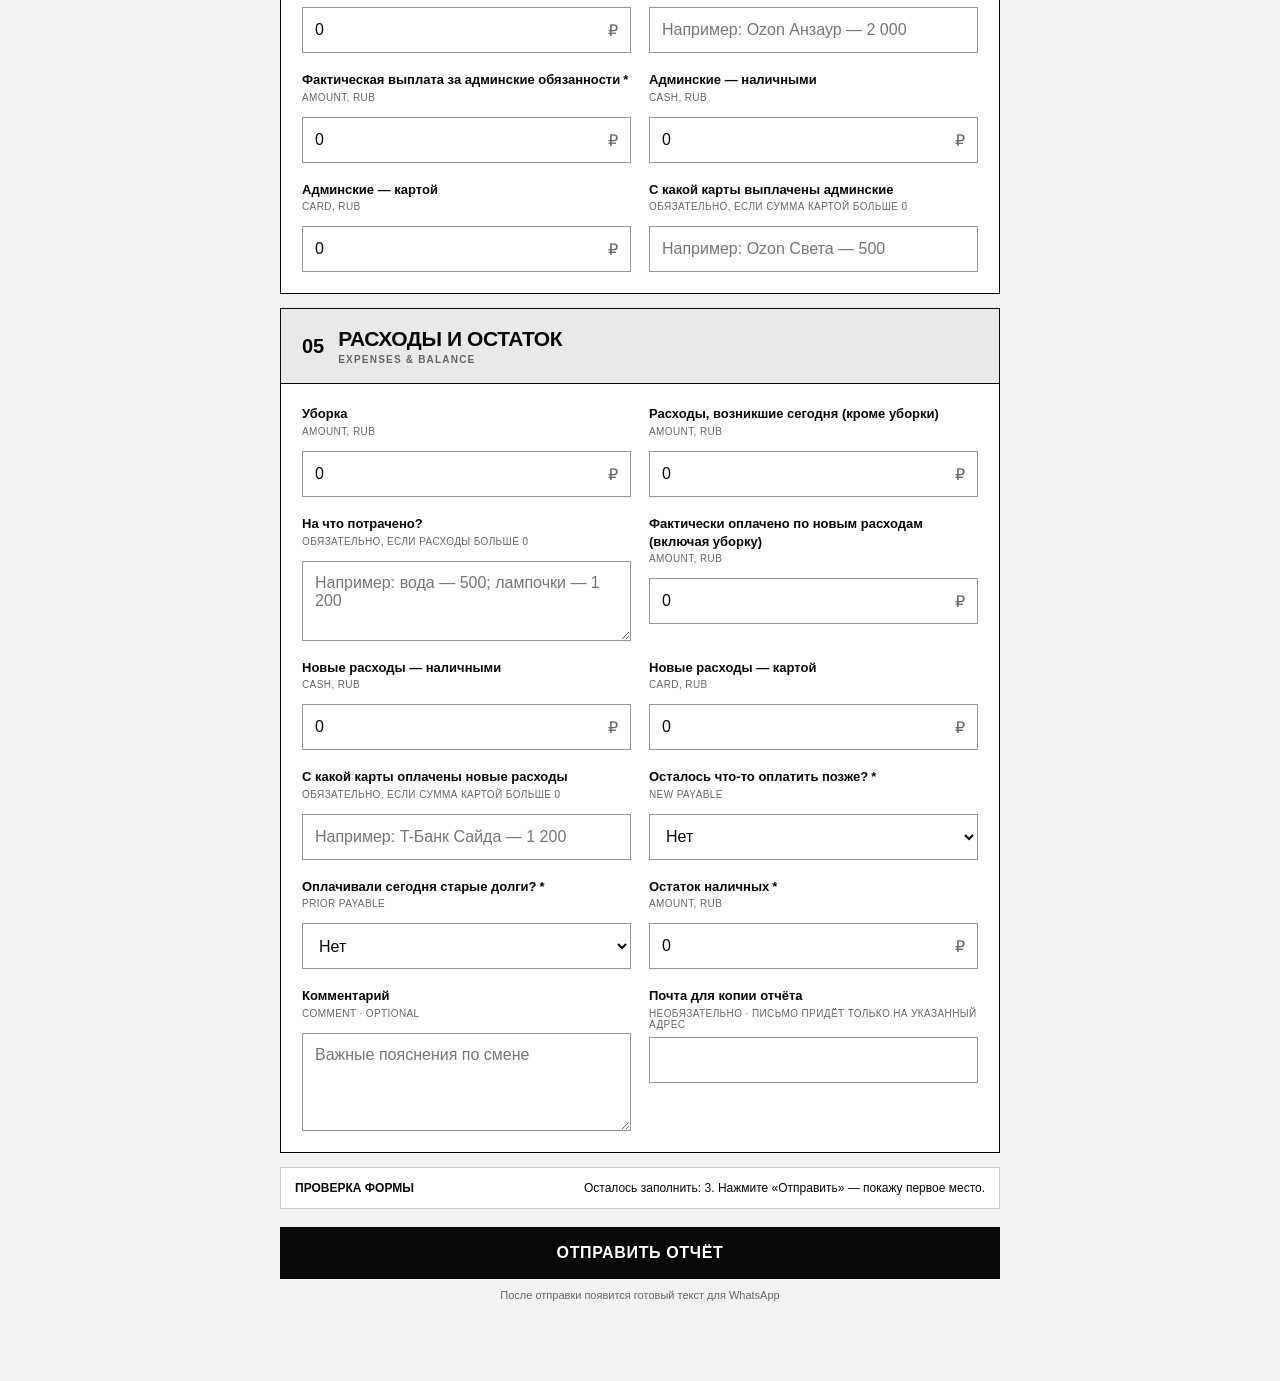
==== commit e3c2ca4b: "Show clear form validation guidance" ====
--- a/index.html
+++ b/index.html
@@ -243,7 +243,11 @@
           </div>
         </section>
 
-        <div id="error-message" class="error-message is-hidden">Отчёт не сохранился. Проверьте интернет и попробуйте ещё раз.</div>
+        <div class="form-status" aria-live="polite">
+          <strong>Проверка формы</strong>
+          <span id="form-status-text">Выберите филиал и администратора</span>
+        </div>
+        <div id="error-message" class="error-message is-hidden" role="alert">Отчёт не сохранился. Проверьте интернет и попробуйте ещё раз.</div>
         <button id="submit-button" class="primary-button submit-button" type="submit">Отправить отчёт</button>
         <p class="submit-note">После отправки появится готовый текст для WhatsApp</p>
       </form>
@@ -265,9 +269,8 @@
     </main>
 
     <iframe id="google-form-target" name="google-form-target" title="Отправка формы"></iframe>
-    <script src="app.js?v=21"></script>
+    <script src="app.js?v=22"></script>
   </body>
 </html>
 
 
-
--- a/styles.css
+++ b/styles.css
@@ -52,6 +52,9 @@
 .chip { display: flex; gap: 7px; align-items: center; min-height: 38px; padding: 7px 10px; font-size: 12px; }
 .chip span { color: currentColor; font-weight: 900; }
 .field-hint { margin: 7px 0 0; color: var(--red); font-size: 11px; }
+.field.has-error input, .field.has-error select, .field.has-error textarea,
+.field.has-error .segmented, .segmented.has-error { border-color: var(--red); box-shadow: 0 0 0 2px rgba(154, 29, 29, .16); }
+.inline-error { margin: 7px 0 0; color: var(--red); font-size: 12px; font-weight: 700; line-height: 1.35; }
 
 .full-width { grid-column: 1 / -1; }
 .benefits-panel { grid-column: 1 / -1; }
@@ -71,6 +74,9 @@
 .submit-button { margin-top: 8px; }
 .submit-note { margin: 10px 0 0; color: var(--muted); font-size: 11px; text-align: center; }
 .error-message { margin: 12px 0; padding: 13px 15px; border: 1px solid var(--red); background: #fff; color: var(--red); font-size: 13px; }
+.form-status { display: flex; justify-content: space-between; gap: 12px; margin: 14px 0 10px; padding: 12px 14px; border: 1px solid var(--line); background: var(--card); font-size: 12px; line-height: 1.35; }
+.form-status strong { text-transform: uppercase; }
+.form-status.is-ready { border-color: var(--ink); background: var(--ink); color: #fff; }
 
 .success-shell { min-height: 100vh; display: flex; flex-direction: column; justify-content: center; }
 .success-mark { display: grid; width: 42px; height: 42px; place-items: center; border: 1px solid var(--ink); background: var(--ink); color: #fff; font-size: 22px; }
@@ -91,4 +97,5 @@
   .section-heading h2 { font-size: 20px; }
   .success-card { padding: 17px; }
   .benefit-grid { grid-template-columns: 1fr; padding: 14px; }
+  .form-status { flex-direction: column; gap: 4px; }
 }
